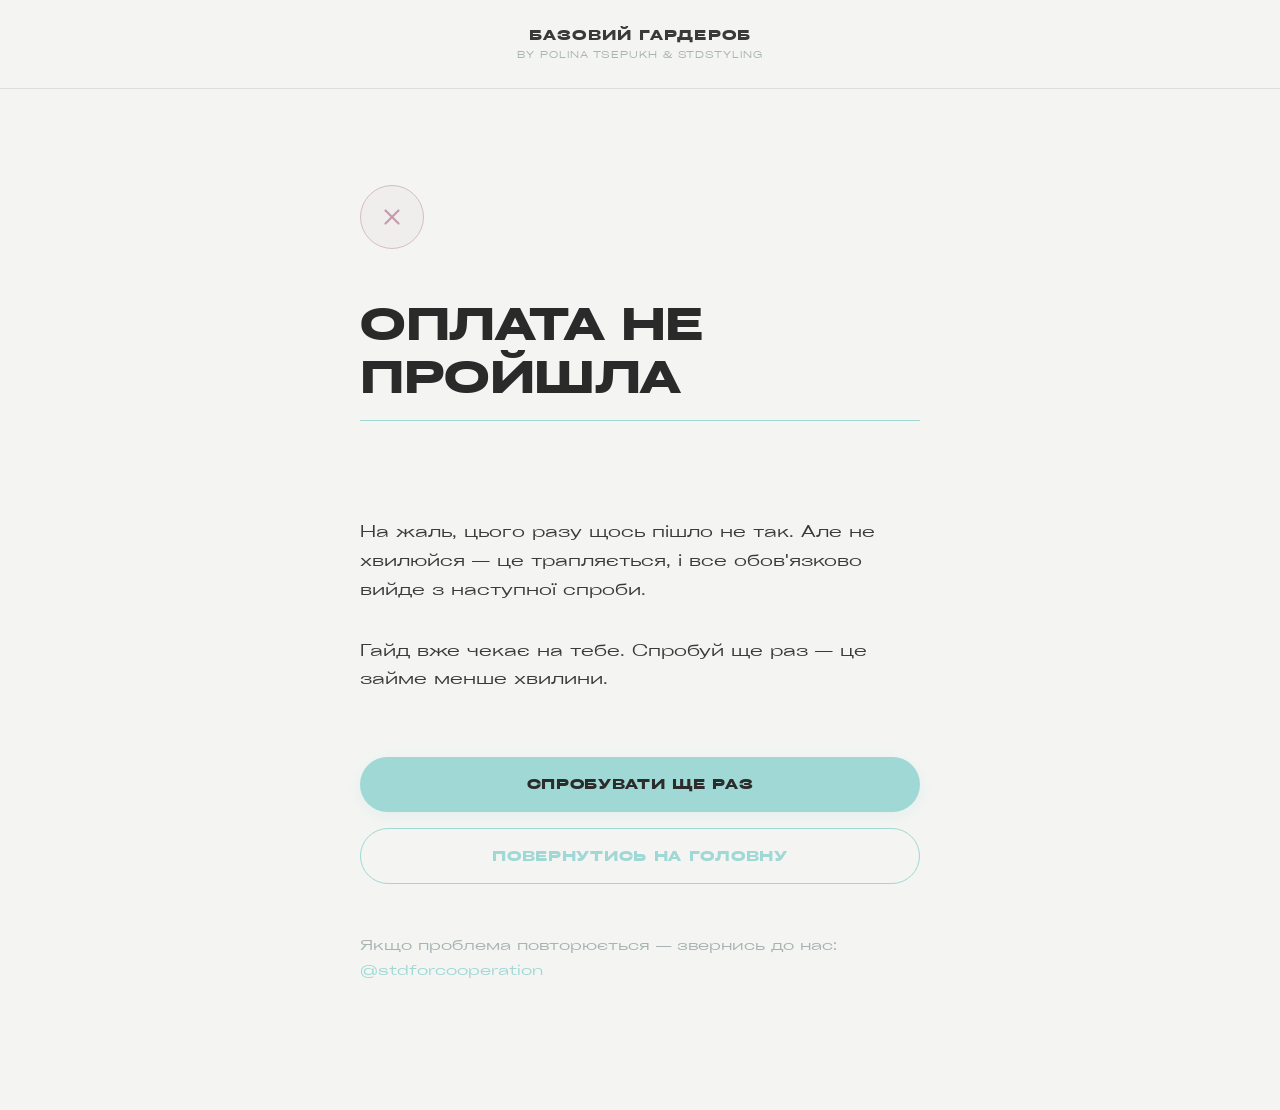
==== cancel.html @ 457d78ae "Add success and cancel payment pages" ====
<!DOCTYPE html>
<html lang="uk">
<head>
    <meta charset="UTF-8">
    <meta name="viewport" content="width=device-width, initial-scale=1.0">
    <title>Оплата не пройшла — БАЗОВИЙ ГАРДЕРОБ</title>
    <link rel="stylesheet" href="styles.css">
    <style>
        .status-page {
            min-height: calc(100svh - 90px);
            display: flex;
            align-items: center;
            justify-content: center;
            padding: var(--space-3xl) var(--space-md);
        }
        .status-card {
            max-width: 560px;
            width: 100%;
        }
        .status-icon {
            width: 64px;
            height: 64px;
            border-radius: 50%;
            background: rgba(214, 188, 198, 0.15);
            border: 1px solid #D6BCC6;
            display: flex;
            align-items: center;
            justify-content: center;
            margin-bottom: var(--space-lg);
        }
        .status-icon svg {
            width: 26px;
            height: 26px;
            stroke: #C49AAA;
            fill: none;
            stroke-width: 2;
            stroke-linecap: round;
            stroke-linejoin: round;
        }
        .status-title {
            font-size: clamp(1.75rem, 5vw, 2.75rem);
            font-weight: 700;
            letter-spacing: -0.01em;
            text-transform: uppercase;
            color: #2A2A2A;
            margin-bottom: var(--space-lg);
            padding-bottom: 0.4em;
            border-bottom: 1px solid var(--tiffany);
            display: inline-block;
            line-height: 1.2;
        }
        .status-body {
            margin-top: var(--space-lg);
        }
        .status-body p {
            font-size: 1rem;
            color: var(--text-primary);
            line-height: 1.8;
            margin-bottom: var(--space-md);
        }
        .status-body p.muted {
            font-size: 0.875rem;
            color: var(--text-secondary);
            margin-top: var(--space-lg);
        }
        .status-btn-wrap {
            margin-top: var(--space-xl);
            display: flex;
            flex-direction: column;
            gap: var(--space-sm);
        }
        @media (max-width: 768px) {
            .status-btn-wrap .cta-btn {
                display: block;
                width: 100%;
                text-align: center;
            }
        }
    </style>
</head>
<body>
    <!-- Header -->
    <header class="header">
        <div class="header-container">
            <a href="/" class="logo" style="text-decoration:none;">
                <span class="logo-title">БАЗОВИЙ ГАРДЕРОБ</span>
                <span class="logo-sub">BY POLINA TSEPUKH & STDSTYLING</span>
            </a>
        </div>
    </header>

    <main>
        <section class="status-page">
            <div class="status-card">
                <div class="status-icon">
                    <svg viewBox="0 0 24 24">
                        <line x1="18" y1="6" x2="6" y2="18"></line>
                        <line x1="6" y1="6" x2="18" y2="18"></line>
                    </svg>
                </div>

                <h1 class="status-title">ОПЛАТА НЕ ПРОЙШЛА</h1>

                <div class="status-body">
                    <p>На жаль, цього разу щось пішло не так. Але не хвилюйся — це трапляється, і все обов'язково вийде з наступної спроби.</p>
                    <p>Гайд вже чекає на тебе. Спробуй ще раз — це займе менше хвилини.</p>

                    <div class="status-btn-wrap">
                        <a href="https://payment-link-here.com" class="cta-btn cta-btn-primary">СПРОБУВАТИ ЩЕ РАЗ</a>
                        <a href="/" class="cta-btn cta-btn-secondary">ПОВЕРНУТИСЬ НА ГОЛОВНУ</a>
                    </div>

                    <p class="muted">Якщо проблема повторюється — звернись до нас: <a href="https://t.me/stdforcooperation" style="color: var(--tiffany);">@stdforcooperation</a></p>
                </div>
            </div>
        </section>
    </main>

    <script src="script.js"></script>
</body>
</html>
---- styles.css ----
/* ==========================================
   БАЗОВИЙ ГАРДЕРОБ - Fashion Editorial Landing Page
   /polish: Design Language & Premium Motion
   ========================================== */

@font-face {
    font-family: 'Cy Grotesk Grand';
    src: url('fonts/CyGroteskGrand-Thin.woff2') format('woff2');
    font-weight: 100;
    font-style: normal;
    font-display: swap;
}
@font-face {
    font-family: 'Cy Grotesk Grand';
    src: url('fonts/CyGroteskGrand-Light.woff2') format('woff2');
    font-weight: 300;
    font-style: normal;
    font-display: swap;
}
@font-face {
    font-family: 'Cy Grotesk Grand';
    src: url('fonts/CyGroteskGrand-Regular.woff2') format('woff2');
    font-weight: 400;
    font-style: normal;
    font-display: swap;
}
@font-face {
    font-family: 'Cy Grotesk Grand';
    src: url('fonts/CyGroteskGrand-Medium.woff2') format('woff2');
    font-weight: 500;
    font-style: normal;
    font-display: swap;
}
@font-face {
    font-family: 'Cy Grotesk Grand';
    src: url('fonts/CyGroteskGrand-Bold.woff2') format('woff2');
    font-weight: 700;
    font-style: normal;
    font-display: swap;
}
@font-face {
    font-family: 'Cy Grotesk Grand';
    src: url('fonts/CyGroteskGrand-Dark.woff2') format('woff2');
    font-weight: 900;
    font-style: normal;
    font-display: swap;
}

/* Root Variables - Soft Luxury Palette */
:root {
    --bg-main: #F4F5F3;
    --text-primary: #3A3A3A;
    --text-secondary: #A8B3B3;
    --text-light: #CBD4D4;
    --tiffany: #9FD8D4;
    --tiffany-hover: #8ACDCA;
    --white: #FFFFFF;
    --border: #DADFDA;
    --text-dark: #2C2C2C;

    /* Typography */
    --font-main: 'Cy Grotesk Grand', -apple-system, BlinkMacSystemFont, 'Segoe UI', sans-serif;
    --letter-spacing: 0.05em;
    
    /* Spacing */
    --space-xs: 0.5rem;
    --space-sm: 1rem;
    --space-md: 2rem;
    --space-lg: 3rem;
    --space-xl: 4rem;
    --space-2xl: 5rem;
    --space-3xl: 6rem;
    
    /* Motion - Taste-Skill & Emil Design */
    --transition-normal: 0.3s cubic-bezier(0.25, 0.46, 0.45, 0.94);
    --transition-smooth: 0.4s cubic-bezier(0.34, 1.56, 0.64, 1);
    --transition-ease-out: 0.3s ease-out;
}

/* Reset & Base Styles */
* {
    margin: 0;
    padding: 0;
    box-sizing: border-box;
}

html {
    scroll-behavior: smooth;
    overflow-x: hidden;
}

body {
    font-family: var(--font-main);
    background-color: var(--bg-main);
    color: var(--text-primary);
    line-height: 1.6;
    font-size: 16px;
    -webkit-font-smoothing: antialiased;
    -moz-osx-font-smoothing: grayscale;
    overflow-x: hidden;
    width: 100%;
}

/* Typography */
h1, h2, h3, h4, h5, h6 {
    font-weight: 600;
    letter-spacing: var(--letter-spacing);
}

p {
    line-height: 1.8;
}

a {
    text-decoration: none;
    color: inherit;
    transition: color var(--transition-normal);
}

/* Container */
.container {
    max-width: 1000px;
    margin: 0 auto;
    padding: 0 var(--space-md);
}

/* ==========================================
   HEADER & NAVIGATION
   ========================================== */

.header {
    position: sticky;
    top: 0;
    z-index: 1002;
    background: rgba(244, 245, 243, 0.95);
    backdrop-filter: blur(8px);
    border-bottom: 1px solid var(--border);
    padding: var(--space-sm) 0;
}

.header-container {
    max-width: 1200px;
    margin: 0 auto;
    padding: 0 var(--space-md);
    display: flex;
    justify-content: center;
    align-items: center;
    position: relative;
    min-height: 56px;
}

.logo {
    display: flex;
    flex-direction: column;
    align-items: center;
    gap: 8px;
    text-align: center;
}

.logo-title {
    font-size: 0.875rem;
    font-weight: 600;
    letter-spacing: 0.08em;
    color: var(--text-primary);
    text-transform: uppercase;
    line-height: 1;
}

.logo-sub {
    font-size: 0.563rem;
    font-weight: 400;
    letter-spacing: 0.1em;
    color: var(--text-secondary);
    text-transform: uppercase;
    line-height: 1;
}

/* Hamburger button */
.hamburger {
    position: absolute;
    right: var(--space-md);
    background: none;
    border: none;
    cursor: pointer;
    padding: 6px;
    display: flex;
    flex-direction: column;
    gap: 5px;
    z-index: 1001;
}

.hamburger span {
    display: block;
    width: 22px;
    height: 1.5px;
    background: var(--text-primary);
    transition: transform 0.3s cubic-bezier(0.25, 0.46, 0.45, 0.94),
                opacity 0.3s ease;
    transform-origin: center;
}

.hamburger.active span:nth-child(1) {
    transform: translateY(6.5px) rotate(45deg);
}
.hamburger.active span:nth-child(2) {
    opacity: 0;
    transform: scaleX(0);
}
.hamburger.active span:nth-child(3) {
    transform: translateY(-6.5px) rotate(-45deg);
}

/* Nav slide panel */
.nav-menu {
    position: fixed;
    top: 0;
    right: -360px;
    width: 320px;
    height: 100vh;
    background: rgba(244, 245, 243, 0.98);
    backdrop-filter: blur(16px);
    -webkit-backdrop-filter: blur(16px);
    border-left: 1px solid var(--border);
    display: flex;
    flex-direction: column;
    align-items: flex-start;
    padding: 7.5rem var(--space-lg) var(--space-lg);
    gap: var(--space-lg);
    z-index: 1000;
    transition: right 0.4s cubic-bezier(0.25, 0.46, 0.45, 0.94);
}

.nav-menu.open {
    right: 0;
}

.nav-menu a {
    font-size: 0.875rem;
    font-weight: 600;
    letter-spacing: var(--letter-spacing);
    text-transform: uppercase;
    color: var(--text-primary);
    transition: color var(--transition-normal);
}

.nav-menu a:hover {
    color: var(--text-primary);
}

.nav-menu .cta-btn {
    margin-top: var(--space-md);
    width: 100%;
    text-align: center;
}

.nav-close {
    position: absolute;
    top: var(--space-md);
    right: var(--space-md);
    width: 40px;
    height: 40px;
    background: none;
    border: none;
    cursor: pointer;
    display: flex;
    align-items: center;
    justify-content: center;
    font-size: 1.4rem;
    color: var(--text-primary);
    padding: 0;
    line-height: 1;
    transition: opacity var(--transition-fast);
}

.nav-close:hover {
    opacity: 0.6;
}

/* Nav overlay */
.nav-overlay {
    display: none;
    position: fixed;
    inset: 0;
    background: rgba(58, 58, 58, 0.25);
    backdrop-filter: blur(2px);
    z-index: 999;
}

.nav-overlay.open {
    display: block;
}

.cta-btn-small {
    background: var(--tiffany);
    color: var(--text-dark) !important;
    padding: 0.625rem 1rem;
    border-radius: 999px;
    font-size: 0.75rem;
    font-weight: 600;
    letter-spacing: var(--letter-spacing);
    text-transform: uppercase;
    transition: background var(--transition-normal), box-shadow var(--transition-normal);
}

.cta-btn-small:hover {
    background: var(--tiffany-hover);
    box-shadow: 0 4px 12px rgba(159, 216, 212, 0.2);
}

/* ==========================================
   HERO SECTION - Editorial Fashion Cover
   ========================================== */

/* Mobile: model as full-bleed background */
.hero {
    position: relative;
    overflow: hidden;
    background: var(--bg-main);
}

.hero-photo-col {
    display: none;
}

.hero-content {
    position: relative;
    z-index: 1;
    display: flex;
    flex-direction: column;
    align-items: center;
    justify-content: center;
    text-align: center;
    min-height: calc(100svh - 90px);
    padding: 2vh var(--space-md) 3rem;
    max-width: 520px;
    margin: 0 auto;
    animation: fadeInUp 0.8s ease-out both;
}

.hero-badge {
    display: inline-block;
    font-size: 0.625rem;
    font-weight: 700;
    letter-spacing: 0.14em;
    text-transform: uppercase;
    color: var(--text-secondary);
    margin-bottom: var(--space-md);
    padding: 3px 12px;
    border: 0.5px solid var(--border);
    border-radius: 2px;
}

.hero-title {
    font-size: clamp(2.2rem, 9vw, 4rem);
    font-weight: 700;
    letter-spacing: -0.01em;
    line-height: 0.9;
    color: #2A2A2A;
    margin-bottom: var(--space-md);
    text-transform: uppercase;
    text-shadow: none;
    padding-bottom: 0.35em;
    border-bottom: 1px solid var(--tiffany);
}

.hero-divider {
    width: 120px;
    height: 1px;
    background: var(--tiffany);
    margin: 0.5rem auto var(--space-md);
}

.title-word {
    display: block;
}

.hero-mid {
    display: block;
    margin-bottom: var(--space-md);
}

.hero-left {
    margin-bottom: var(--space-sm);
}

.hero-subtitle {
    font-size: 0.875rem;
    font-weight: 700;
    letter-spacing: 0.1em;
    text-transform: uppercase;
    color: #ffffff;
    line-height: 1.5;
    text-shadow: 0 1px 8px rgba(0,0,0,0.5);
}

.hero-description {
    font-size: 0.625rem;
    font-weight: 700;
    letter-spacing: 0.12em;
    text-transform: uppercase;
    color: var(--tiffany);
    margin-bottom: var(--space-sm);
}

.hero-features {
    list-style: none;
    padding: 0;
    margin-bottom: 0;
}

.hero-features li {
    font-size: 0.75rem;
    color: #ffffff;
    margin-bottom: 0.375rem;
    line-height: 1.5;
    text-shadow: 0 1px 8px rgba(0,0,0,0.5);
}

.hero-features li::before {
    display: none;
}

.hero-cover-wrap {
    position: relative;
    display: inline-block;
    margin: var(--space-sm) 0 var(--space-lg);
}

.hero-cover-img {
    width: clamp(240px, 78vw, 360px);
    border-radius: 12px;
    display: block;
    box-shadow: 0 8px 32px rgba(0,0,0,0.12);
}

.hero-pdf-badge {
    position: absolute;
    bottom: -20px;
    left: -30px;
    width: 92px;
    height: 92px;
    border-radius: 50%;
    background: var(--tiffany);
    box-shadow: 0 0 0 7px rgba(159, 216, 212, 0.28);
    color: var(--text-dark);
    font-size: 0.625rem;
    font-weight: 700;
    letter-spacing: 0.06em;
    text-transform: uppercase;
    display: flex;
    align-items: center;
    justify-content: center;
    text-align: center;
    line-height: 1.4;
}

.hero-cta {
    margin-top: 0;
    padding-top: 0;
    text-align: center;
    width: 100%;
}

.hero-cta .hero-footer {
    color: var(--text-secondary);
    text-shadow: none;
    margin-top: var(--space-sm);
    font-size: 0.813rem;
}

/* Tablet: wider cover */
@media (min-width: 600px) and (max-width: 1023px) {
    .hero-content {
        padding: 2vh 3rem 3rem;
        max-width: 560px;
    }
    .hero-cover-img {
        width: clamp(300px, 50vw, 420px);
    }
}

/* Desktop: compact to fit one screen height */
@media (min-width: 1024px) {
    .hero-content {
        padding: 0 4rem 1rem;
        max-width: 600px;
    }
    .hero-badge {
        margin-bottom: 0.25rem;
    }
    .hero-divider {
        margin: 0.25rem auto 0.75rem;
    }
    .hero-cover-wrap {
        margin: 0.25rem 0 0.75rem;
    }
    .hero-cover-img {
        width: 400px;
    }
    .hero-pdf-badge {
        width: 68px;
        height: 68px;
        font-size: 0.45rem;
        bottom: -14px;
        left: -22px;
    }
}


.cta-btn {
    display: inline-block;
    padding: 1rem 2.125rem;
    border-radius: 999px;
    font-size: 0.875rem;
    font-weight: 600;
    letter-spacing: var(--letter-spacing);
    text-transform: uppercase;
    transition: all var(--transition-smooth);
    border: none;
    cursor: pointer;
    text-decoration: none;
    text-align: center;
}

.cta-btn-primary {
    background: var(--tiffany);
    color: var(--text-dark);
    box-shadow: 0 4px 16px rgba(159, 216, 212, 0.2);
}

.cta-btn-primary:hover {
    background: var(--tiffany-hover);
    transform: translateY(-2px);
    box-shadow: 0 8px 24px rgba(159, 216, 212, 0.3);
}

.cta-btn-secondary {
    background: transparent;
    color: var(--tiffany);
    border: 1px solid var(--tiffany);
}

.cta-btn-secondary:hover {
    background: var(--tiffany);
    color: var(--text-dark);
}

.cta-btn-large {
    padding: 1.25rem 2.5rem;
    font-size: 0.938rem;
}

.hero-footer {
    margin-top: var(--space-md);
    font-size: 0.813rem;
    color: var(--text-secondary);
    letter-spacing: 0.02em;
}

/* ==========================================
   SECTIONS
   ========================================== */

.section {
    padding: var(--space-3xl) var(--space-md);
    background: var(--bg-main);
}

.section:nth-child(even) {
    background: #FAFAF8;
}

.section-title {
    font-size: clamp(2rem, 5vw, 3rem);
    font-weight: 700;
    letter-spacing: -0.01em;
    text-transform: uppercase;
    color: #2A2A2A;
    margin-bottom: var(--space-2xl);
    text-align: left;
    padding-bottom: 0.4em;
    border-bottom: 1px solid var(--tiffany);
    display: inline-block;
}

/* ==========================================
   ABOUT SECTION
   ========================================== */

.about-section {
    padding: var(--space-3xl) var(--space-md);
}

.section-content {
    max-width: 1000px;
    margin: 0 auto;
}

.about-layout {
    animation: fadeInUp 0.8s ease-out 0.2s both;
}

.about-title {
    text-align: left;
    margin-bottom: var(--space-lg);
}

.about-text p {
    color: var(--text-primary);
    margin-bottom: var(--space-md);
    font-size: 1rem;
    line-height: 1.8;
}

.about-text p:last-child {
    margin-bottom: 0;
}

.about-text p:first-child {
    font-weight: 500;
}

.about-highlight {
    font-weight: 700;
    text-transform: uppercase;
    letter-spacing: 0.02em;
    color: var(--text-dark);
    font-size: 1rem;
    line-height: 1.4;
}

/* ==========================================
   CARDS SECTION
   ========================================== */

.inside-section {
    padding: var(--space-3xl) var(--space-md);
}

.cards-grid {
    display: grid;
    grid-template-columns: repeat(auto-fit, minmax(320px, 1fr));
    gap: var(--space-2xl);
    margin-bottom: var(--space-2xl);
}

.card {
    background: rgba(255, 255, 255, 0.85);
    border: 1px solid var(--border);
    padding: var(--space-2xl);
    border-radius: 16px;
    box-shadow: 0 2px 12px rgba(0,0,0,0.04);
    transition: all var(--transition-smooth);
    animation: fadeInUp 0.8s ease-out 0.3s both;
    position: relative;
}

.card:hover {
    transform: translateY(-4px);
    box-shadow: 0 8px 24px rgba(0, 0, 0, 0.08);
}

.card-badge {
    display: inline-block;
    font-size: 0.688rem;
    font-weight: 600;
    letter-spacing: 0.1em;
    text-transform: uppercase;
    color: var(--tiffany);
    margin-bottom: var(--space-md);
    padding: var(--space-xs) var(--space-sm);
    background: rgba(159, 216, 212, 0.1);
    border-radius: 4px;
}

.card-title {
    font-size: 1.313rem;
    font-weight: 600;
    letter-spacing: 0.02em;
    text-transform: uppercase;
    color: var(--text-primary);
    margin-bottom: var(--space-md);
}

.card-text {
    font-size: 0.938rem;
    color: var(--text-primary);
    line-height: 1.8;
}

/* Card color variants */
.card-badge--tiffany {
    color: var(--tiffany);
    background: rgba(159, 216, 212, 0.12);
}

.card-badge--rose {
    color: #C49AAA;
    background: rgba(214, 188, 198, 0.2);
}

.card--tiffany {
    border-color: rgba(159, 216, 212, 0.4);
}

.card--rose {
    border-color: rgba(214, 188, 198, 0.4);
}

/* Guide page thumbnails inside card — front-left ascending staircase */
.card-pages {
    position: relative;
    height: 150px;
    margin-top: var(--space-md);
}

.card-page-img {
    width: 80px;
    height: 100px;
    object-fit: cover;
    border-radius: 6px;
    box-shadow: 0 4px 14px rgba(0,0,0,0.18);
    position: absolute;
}

.card-page-img:nth-child(1) {
    right: 96px;
    bottom: 0;
    transform: rotate(-2deg);
    z-index: 3;
}

.card-page-img:nth-child(2) {
    right: 50px;
    bottom: 22px;
    transform: rotate(1deg);
    z-index: 2;
}

.card-page-img:nth-child(3) {
    right: 4px;
    bottom: 44px;
    transform: rotate(4deg);
    z-index: 1;
}

.cards-footer {
    text-align: left;
    font-size: 0.938rem;
    color: var(--text-secondary);
    max-width: 600px;
    margin: var(--space-lg) 0 0;
    line-height: 1.8;
}

/* ==========================================
   WHY SECTION
   ========================================== */

.why-section {
    padding: var(--space-3xl) var(--space-md);
}

.why-intro {
    text-align: left;
    font-size: 1.063rem;
    color: var(--text-secondary);
    max-width: 700px;
    margin: 0 0 var(--space-2xl);
    line-height: 1.8;
}

.benefits-grid {
    display: grid;
    grid-template-columns: 1fr;
    gap: var(--space-lg);
    margin-top: var(--space-2xl);
}

.benefit-item {
    text-align: left;
    padding: var(--space-xl) var(--space-md);
    animation: fadeInUp 0.8s ease-out 0.4s both;
    background: #E8E8E5;
    border-radius: 16px;
    border-left: 1px solid var(--tiffany);
    box-shadow: 0 2px 16px rgba(0,0,0,0.05);
}

.benefit-number {
    display: block;
    font-size: clamp(2.5rem, 6vw, 4rem);
    font-weight: 100;
    color: var(--text-light);
    margin-bottom: var(--space-sm);
    letter-spacing: -0.02em;
    line-height: 1;
}

.benefit-item h4 {
    font-size: 0.938rem;
    font-weight: 600;
    letter-spacing: 0.05em;
    text-transform: uppercase;
    color: var(--text-primary);
    margin-bottom: var(--space-sm);
}

.benefit-item p {
    font-size: 0.875rem;
    color: var(--text-primary);
    line-height: 1.7;
}

/* ==========================================
   BONUSES SECTION
   ========================================== */

.bonuses-section {
    padding: var(--space-3xl) var(--space-md);
}

.bonuses-grid {
    display: grid;
    grid-template-columns: repeat(auto-fit, minmax(300px, 1fr));
    gap: var(--space-2xl);
    margin-top: var(--space-2xl);
}

.bonus-item {
    padding: var(--space-2xl);
    border-left: 1px solid var(--tiffany);
    animation: fadeInUp 0.8s ease-out 0.5s both;
    transition: box-shadow var(--transition-normal);
    background: #E8E8E5;
    border-radius: 16px;
    box-shadow: 0 2px 16px rgba(0,0,0,0.05);
}

.bonus-item:hover {
    transform: translateX(4px);
}

.bonus-number {
    display: block;
    font-size: clamp(3rem, 7vw, 5rem);
    font-weight: 100;
    color: var(--text-light);
    margin-bottom: var(--space-md);
    letter-spacing: -0.02em;
    line-height: 1;
}

.bonus-item h3 {
    font-size: 1rem;
    font-weight: 600;
    letter-spacing: 0.02em;
    text-transform: uppercase;
    color: var(--text-primary);
    margin-bottom: var(--space-md);
    line-height: 1.4;
}

.bonus-item p {
    font-size: 0.875rem;
    color: var(--text-primary);
    line-height: 1.8;
}

/* ==========================================
   PARTNERS SECTION
   ========================================== */

.partners-grid {
    display: grid;
    grid-template-columns: 1fr 1fr;
    gap: var(--space-md);
    margin-bottom: var(--space-2xl);
}

.partner-card {
    border-radius: 16px;
    padding: var(--space-lg) var(--space-md);
    display: flex;
    flex-direction: column;
    align-items: center;
    gap: var(--space-sm);
    animation: fadeInUp 0.8s ease-out 0.3s both;
    min-width: 0;
}

.partner-card--cream {
    background: linear-gradient(135deg, #F5EFE4 0%, #EDE6D8 100%);
}
.partner-card--white {
    background: linear-gradient(135deg, #F0F0EE 0%, #E8E8E6 100%);
}
.partner-card--rose {
    background: linear-gradient(135deg, #EFE0E8 0%, #E4D2DC 100%);
}
.partner-card--dark {
    background: linear-gradient(135deg, #2C2C2C 0%, #1A1A1A 100%);
}

.partner-logo-wrap {
    width: 100px;
    height: 100px;
    border-radius: 50%;
    background: rgba(255,255,255,0.55);
    backdrop-filter: blur(8px);
    -webkit-backdrop-filter: blur(8px);
    display: flex;
    align-items: center;
    justify-content: center;
    text-align: center;
    padding: 0.75rem;
}

.partner-card--dark .partner-logo-wrap {
    background: rgba(255,255,255,0.12);
}

.partner-logo-img {
    width: 100%;
    height: 100%;
    object-fit: cover;
    border-radius: 50%;
}

.partner-name {
    font-size: 0.563rem;
    font-weight: 700;
    letter-spacing: 0.1em;
    text-transform: uppercase;
    color: var(--text-dark);
    line-height: 1.4;
    text-align: center;
}

.partner-card--dark .partner-name {
    color: #ffffff;
}

.partner-handle {
    font-size: 0.56rem;
    font-weight: 500;
    letter-spacing: 0.02em;
    color: var(--text-secondary);
    text-transform: lowercase;
    white-space: nowrap;
    overflow: hidden;
    text-overflow: ellipsis;
    text-align: center;
    width: 100%;
}

.partner-card--dark .partner-handle {
    color: rgba(255,255,255,0.5);
}

.partners-footer {
    text-align: left;
    font-size: 0.938rem;
    color: var(--text-secondary);
    max-width: 520px;
    margin: 0;
    line-height: 1.8;
}

/* ==========================================
   ACCESS & STEPS SECTION
   ========================================== */

.access-section {
    padding: var(--space-3xl) var(--space-md);
}

.access-intro {
    text-align: left;
    font-size: 1.063rem;
    color: var(--text-primary);
    max-width: 700px;
    margin: 0 0 var(--space-md);
    line-height: 1.8;
    font-weight: 500;
}

.access-note {
    text-align: left;
    font-size: 0.938rem;
    color: var(--text-secondary);
    max-width: 700px;
    margin: 0 0 var(--space-2xl);
    line-height: 1.8;
}

.steps-grid {
    display: grid;
    grid-template-columns: repeat(auto-fit, minmax(280px, 1fr));
    gap: var(--space-2xl);
    margin-top: var(--space-2xl);
}

.step {
    background: #E8E8E5;
    padding: var(--space-2xl);
    border-radius: 16px;
    border-left: 1px solid var(--tiffany);
    text-align: left;
    animation: fadeInUp 0.8s ease-out 0.6s both;
    transition: box-shadow var(--transition-normal);
    box-shadow: 0 2px 16px rgba(0,0,0,0.05);
}

.step:hover {
    box-shadow: 0 8px 24px rgba(0, 0, 0, 0.12);
}

.step-number {
    display: block;
    font-size: clamp(2.5rem, 6vw, 4rem);
    font-weight: 100;
    color: var(--text-light);
    margin-bottom: var(--space-md);
    letter-spacing: -0.02em;
    line-height: 1;
}

.step h4 {
    font-size: 0.875rem;
    font-weight: 600;
    letter-spacing: 0.05em;
    text-transform: uppercase;
    color: var(--text-primary);
    margin-bottom: var(--space-sm);
}

.step p {
    font-size: 0.813rem;
    color: var(--text-primary);
    line-height: 1.7;
}

/* ==========================================
   SUPPORT SECTION
   ========================================== */

.support-section {
    padding: var(--space-3xl) var(--space-md);
    text-align: left;
}

.support-text {
    font-size: 1rem;
    color: var(--text-secondary);
    max-width: 600px;
    margin: 0 0 var(--space-2xl);
    line-height: 1.8;
}

/* ==========================================
   FINAL SECTION
   ========================================== */

.final-section {
    padding: var(--space-3xl) var(--space-md);
    text-align: left;
    background: linear-gradient(180deg, #FAFAF8 0%, #F8F8F6 100%);
}

.final-title {
    font-size: clamp(2rem, 6vw, 3.5rem);
    font-weight: 700;
    letter-spacing: -0.01em;
    text-transform: uppercase;
    color: #2A2A2A;
    margin-bottom: var(--space-lg);
    line-height: 1.2;
    max-width: 900px;
    padding-bottom: 0.4em;
    border-bottom: 1px solid var(--tiffany);
    display: inline-block;
    animation: fadeInUp 0.8s ease-out both;
}

.final-subtitle {
    font-size: 1.063rem;
    color: var(--text-primary);
    max-width: 700px;
    margin: 0 0 var(--space-2xl);
    line-height: 1.8;
    animation: fadeInUp 0.8s ease-out 0.1s both;
}

/* ==========================================
   FOOTER
   ========================================== */

.footer {
    background: var(--text-primary);
    color: var(--white);
    padding: var(--space-2xl) var(--space-md);
    text-align: center;
    margin-top: var(--space-2xl);
}

.footer-content p {
    font-size: 0.813rem;
    letter-spacing: 0.02em;
    margin-bottom: var(--space-sm);
    opacity: 0.8;
}

.footer-contact a {
    color: var(--tiffany);
    text-decoration: none;
}

.footer-contact a:hover {
    text-decoration: underline;
}

/* ==========================================
   ANIMATIONS
   ========================================== */

@keyframes fadeInUp {
    from {
        opacity: 0;
        transform: translateY(20px);
    }
    to {
        opacity: 1;
        transform: translateY(0);
    }
}

/* ==========================================
   RESPONSIVE DESIGN
   ========================================== */

@media (max-width: 768px) {
    :root {
        --space-md: 1.25rem;
        --space-lg: 2rem;
        --space-xl: 2.5rem;
        --space-2xl: 3rem;
        --space-3xl: 3.5rem;
    }
    
    .header-container {
        flex-wrap: wrap;
    }
    
    .nav-menu {
        width: 320px;
    }
    
    .section-title {
        font-size: clamp(1.5rem, 5vw, 2rem);
    }
    

    
    .cards-grid {
        grid-template-columns: 1fr;
    }
    
    .benefit-item {
        padding: var(--space-lg) var(--space-sm);
    }
    
    .bonuses-grid {
        grid-template-columns: 1fr;
        gap: var(--space-lg);
    }
    
    .steps-grid {
        grid-template-columns: 1fr;
        gap: var(--space-lg);
    }
    
    .cta-btn {
        display: block;
        width: 100%;
        margin: var(--space-md) auto;
    }
    
    .final-title {
        font-size: clamp(1.75rem, 6vw, 2.5rem);
    }

}

@media (max-width: 480px) {
    .nav-menu {
        flex-direction: column;
        gap: var(--space-xs);
    }

    .benefits-grid {
        grid-template-columns: 1fr;
    }

    .bonus-item {
        padding: var(--space-lg);
    }

    .partner-logo-wrap {
        width: 80px;
        height: 80px;
    }

    .partner-card {
        padding: var(--space-lg) var(--space-sm);
    }

    .hero-pdf-badge {
        width: 76px;
        height: 76px;
        font-size: 0.55rem;
        left: -18px;
        bottom: -16px;
    }
}

@media (max-width: 599px) {
    /* Hero text blocks: frosted backdrop on photo background */
    .hero-mid {
        background: rgba(255, 255, 255, 0.12);
        backdrop-filter: blur(14px);
        -webkit-backdrop-filter: blur(14px);
        border-radius: 16px;
        padding: var(--space-md) var(--space-sm);
    }

    .hero-mid .hero-subtitle,
    .hero-mid .hero-features li {
        color: #ffffff;
        text-shadow: 0 1px 4px rgba(0,0,0,0.5);
    }

    .hero-mid .hero-description {
        color: var(--tiffany);
        text-shadow: 0 1px 3px rgba(0,0,0,0.4);
    }
}

/* ==========================================
   ACCESSIBILITY
   ========================================== */

@media (prefers-reduced-motion: reduce) {
    * {
        animation-duration: 0.01ms !important;
        animation-iteration-count: 1 !important;
        transition-duration: 0.01ms !important;
    }
}

a:focus-visible,
button:focus-visible {
    outline: 2px solid var(--tiffany);
    outline-offset: 2px;
}

/* ==========================================
   TEXT READABILITY ON PHOTO BACKGROUNDS
   ========================================== */


/* ==========================================
   PHOTO BACKGROUNDS & SMOOTH TRANSITIONS
   ========================================== */

/* All sections — white/cream background, no photo */
.section.about-section,
.section.inside-section,
.section.why-section,
.section.bonuses-section,
.section.access-section,
.section.support-section,
.section.final-section {
    background: var(--bg-main);
}
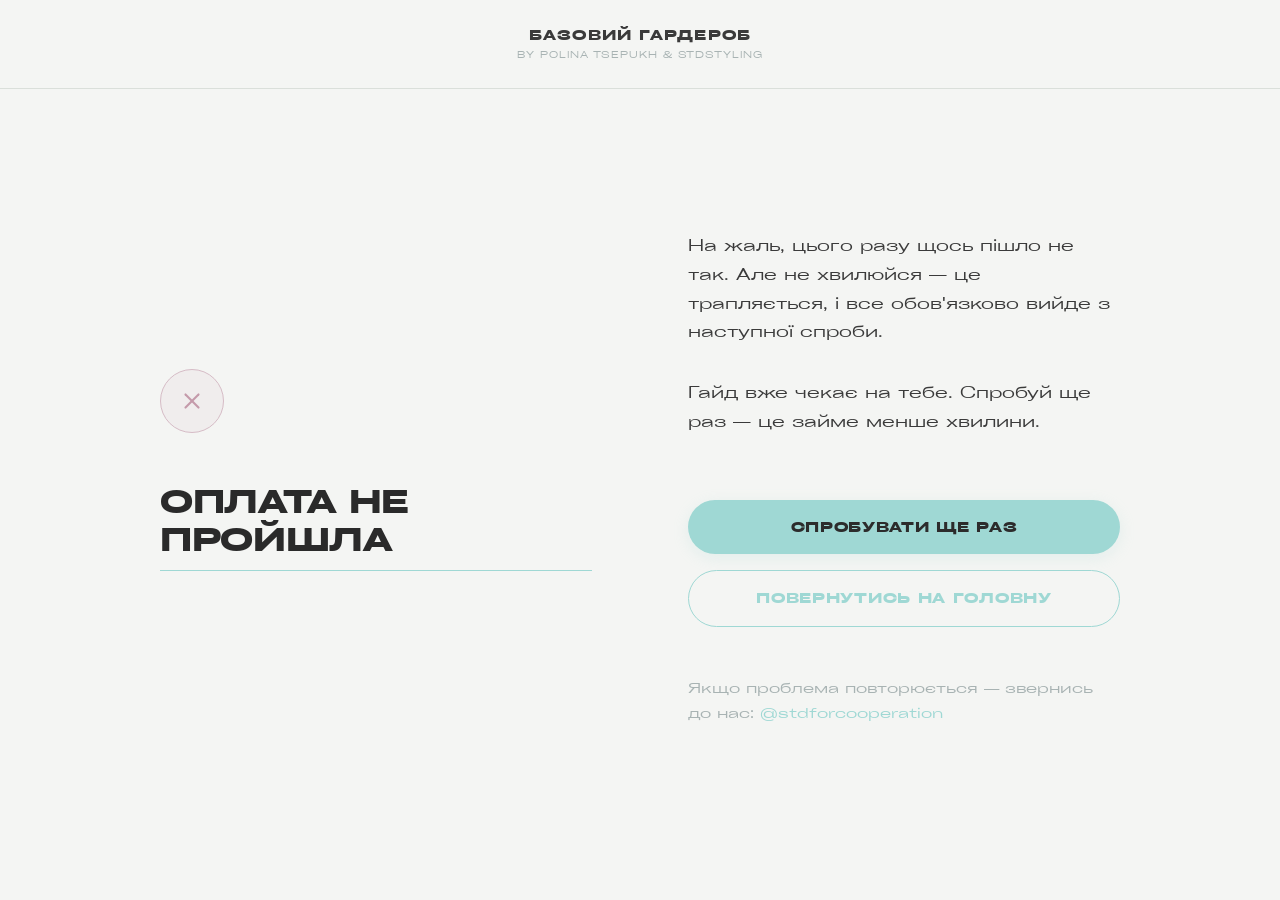
==== commit 25337c8c: "Fit success/cancel pages into 1200x800 desktop viewport Two-column grid on desktop: icon+title left," ====
--- a/cancel.html
+++ b/cancel.html
@@ -76,6 +76,24 @@
                 text-align: center;
             }
         }
+        @media (min-width: 1024px) {
+            .status-page {
+                padding: 2rem 4rem;
+            }
+            .status-card {
+                max-width: 960px;
+                display: grid;
+                grid-template-columns: 1fr 1fr;
+                gap: 6rem;
+                align-items: center;
+            }
+            .status-body {
+                margin-top: 0;
+            }
+            .status-title {
+                font-size: 2rem;
+            }
+        }
     </style>
 </head>
 <body>
@@ -92,14 +110,15 @@
     <main>
         <section class="status-page">
             <div class="status-card">
-                <div class="status-icon">
-                    <svg viewBox="0 0 24 24">
-                        <line x1="18" y1="6" x2="6" y2="18"></line>
-                        <line x1="6" y1="6" x2="18" y2="18"></line>
-                    </svg>
+                <div class="status-left">
+                    <div class="status-icon">
+                        <svg viewBox="0 0 24 24">
+                            <line x1="18" y1="6" x2="6" y2="18"></line>
+                            <line x1="6" y1="6" x2="18" y2="18"></line>
+                        </svg>
+                    </div>
+                    <h1 class="status-title">ОПЛАТА НЕ ПРОЙШЛА</h1>
                 </div>
-
-                <h1 class="status-title">ОПЛАТА НЕ ПРОЙШЛА</h1>
 
                 <div class="status-body">
                     <p>На жаль, цього разу щось пішло не так. Але не хвилюйся — це трапляється, і все обов'язково вийде з наступної спроби.</p>
